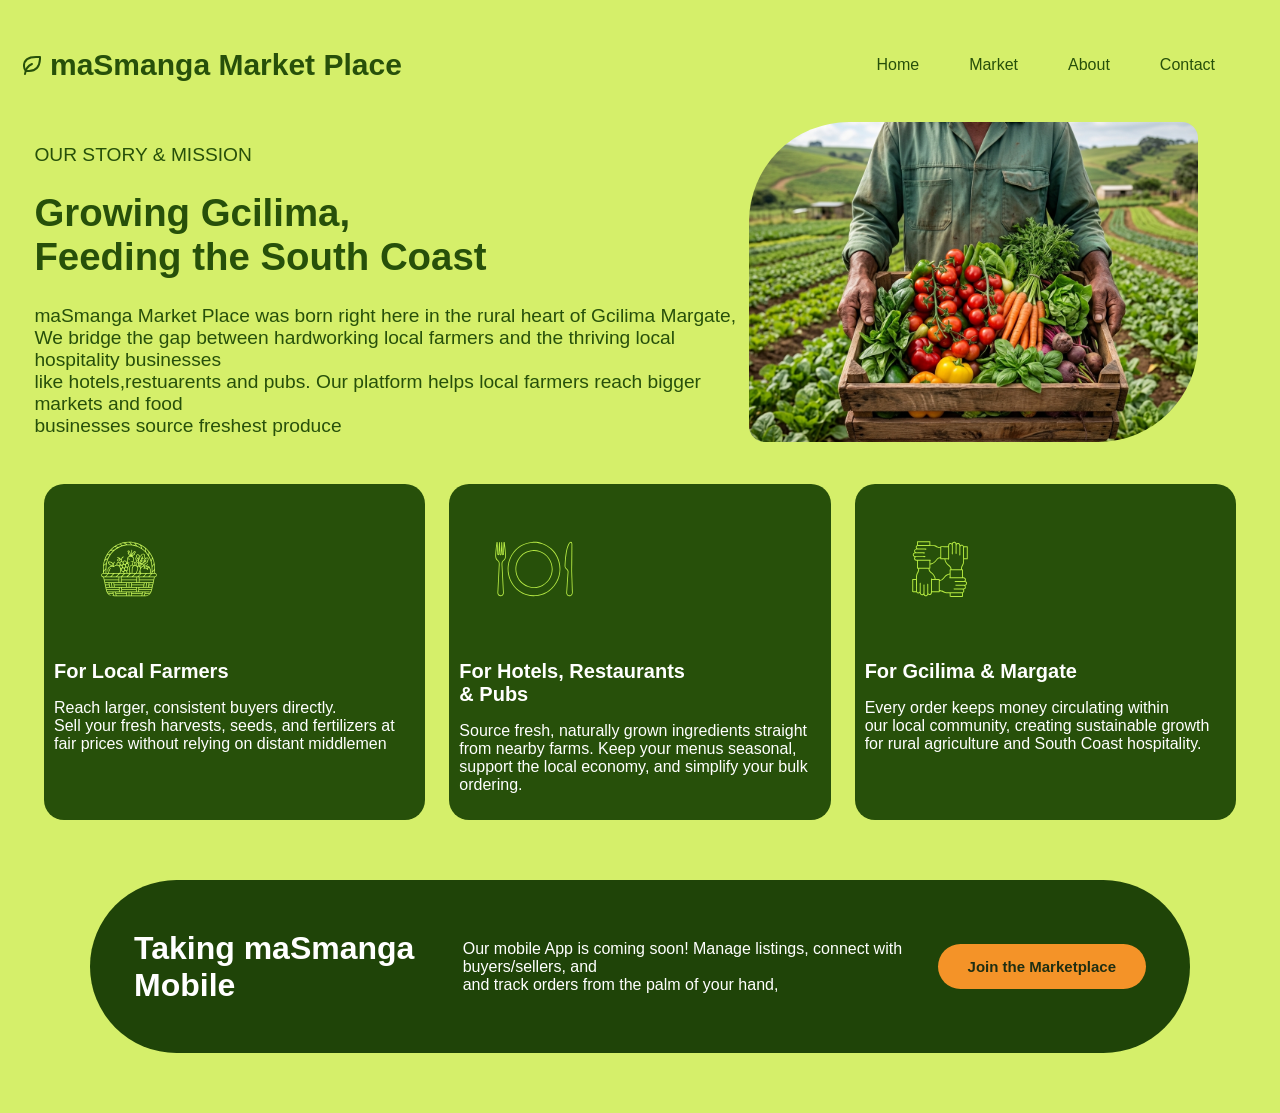
==== About.html @ ad9f7eb1 "Added about page" ====
<!DOCTYPE html>
<html lang="en">
<head>
    <meta charset="UTF-8">
    <meta name="viewport" content="width=device-width, initial-scale=1.0">
    <link rel="stylesheet" href="style.css">
    <title>About us</title>
</head>
<body>
    <nav class="nav-family">
        <a href="index.html" class="logo">
            <svg xmlns="http://www.w3.org/2000/svg" width="24" height="24" viewBox="0 0 24 24" fill="none" stroke="currentColor" stroke-width="2" stroke-linecap="round" stroke-linejoin="round" class="icon icon-tabler icons-tabler-outline icon-tabler-leaf"><path stroke="none" d="M0 0h24v24H0z" fill="none" /><path d="M5 21c.5 -4.5 2.5 -8 7 -10" /><path d="M9 18c6.218 0 10.5 -3.288 11 -12v-2h-4.014c-9 0 -11.986 4 -12 9c0 1 0 3 2 5h3l.014 0" /></svg>
            <h1>maSmanga Market Place</h1>
        </a>
        <ul class="nav-family-links">
            <li><a href="index.html">Home</a></li>
            <li><a href="products.html">Market</a></li>
            <li><a href="About.html">About</a></li>
            <li><a href="Contact.html">Contact</a></li>
        </ul>
    </nav>
    <main class="hero-section">
        <div class="hero-section-text">
            <p>OUR STORY & MISSION</p>
            <h1>Growing Gcilima,<br>Feeding the South Coast</h1>
            <p> maSmanga Market Place was born right here in the rural heart of Gcilima Margate, 
            <br> We bridge the gap between hardworking local farmers and the thriving local hospitality businesses 
            <br> like hotels,restuarents and pubs. Our platform helps local farmers reach bigger markets and food <br>businesses source freshest produce</p>
        </div>
        <img class="hero-section-image" src="images/heroimage.jpg" alt="Hero picture">
    </main>
    <div class="columns">
        <div class="first-column">
            <img src="basket-icon.svg" alt="Harvest basket icon">
            <h2>For Local Farmers</h2>
            <p>Reach larger, consistent buyers directly. <br>Sell your fresh harvests, seeds, and fertilizers at <br> fair prices without relying on distant middlemen</p>
        </div>
        <div class="second-column">
            <img src="cutlery-icon.svg" alt="Cutlery icon">
            <h2>For Hotels, Restaurants <br> & Pubs</h2>
            <p>Source fresh, naturally grown ingredients straight <br>from nearby farms. Keep your menus seasonal, <br>support the local economy, and simplify your bulk ordering.</p>
        </div>
        <div class="third-column">
            <img src="hands-icon.svg" alt="Hands icon">
            <h2>For Gcilima & Margate</h2>
            <p>Every order keeps money circulating within <br> our local community, creating sustainable growth <br> for rural agriculture and South Coast hospitality.</p>
        </div>
    </div>
    <div class="final-column">
        <div class="fourth-column">
            <h1>Taking maSmanga Mobile</h1>
            <p>Our mobile App is coming soon! Manage listings, connect with buyers/sellers, and <br> and track orders from the palm of your hand,</p>
            <button class="fourth-column-btn">Join the Marketplace</button>
        </div>

    </div>
</body>
</html>
---- style.css ----
body{
    background-color: #D5EF6A;
    background-position: center;
    background-size: cover;
    background-attachment: fixed;
    font-family: Arial, sans-serif;
    font-weight: white;
    box-sizing: border-box;
    width: 100%;
    color: white;
    margin: 0;
    padding: 20px;
}

/*Navigation bar*/
.nav-bar{
    display: flex;
    justify-content: space-between;
    align-items: center;
    padding: 12px 24px;
}
/*Logo*/
.logo{
    gap: 6px;
    color: #27500a;
    display: flex;
    align-items: center;
    font-weight: bold;
    font-size: 20px;
    text-decoration: none;
}
.logo img{
    width: 26px;
    height: 26px;
}
.nav-links{
    gap: 24px;
    margin: 0;
    padding: 0;
    display: flex;
    list-style: none;

}
.nav-links a{
    color: #27500a;
    text-decoration: none;
}
.nav-links a:hover {
    color: #f7941d;
}

/*Main content*/
.hero {
    display: flex;
    flex-wrap: wrap;
    align-items: center;
    gap: 40px;
    padding: 20px 24px 40px;
}

.hero-text {
    flex: 1 1 320px;
}
.label {
    margin: 0 0 8px;
    font-size: 13px;
    letter-spacing: 1px;
    color: #3a7d00;
}
.hero-text h1 {
    margin: 0 0 14px;
    font-size: 55px;
    line-height: 1.15;
    color: #27500a;
}
.hero-text h1 span {
    color: #3a7d00;
}
.intro {
    margin: 0 0 22px;
    max-width: 380px;
    line-height: 1.6;
    color: #3b6d11;
}
.hero-buttons {
    display: flex;
    gap: 12px;
}
.hero-btn {
    padding: 11px 26px;
    border-radius: 24px;
    text-decoration: none;
    font-weight: bold;
}
.hero-btn.shop{
    background-color: #f7941d;
    color: #412402;
}
.hero-btn.signUp{
    background-color: #3a7d00;
    color: #ffff;
}
.signin-line {
    margin-top: 14px;
    font-size: 14px;
    color: #3b6d11;
}
.signin-line a {
    color: #27500a;
    font-weight: bold;
}
.hero-pictures {
    width: 50%;
    max-width: none; /* Removes any width cap */
    height: 320px;   /* Keeps a clean, balanced height */
    object-fit: cover;
    border-radius: 100px 16px 100px 16px;
    display: block;
}

/*Product page styling starts here*/

/*Top green Market navigation*/
.products-page{
    padding: 0;
}
.top-bar{
    display: grid;
    grid-template-columns: 1fr auto 1fr;
    align-items: center;
    background-color: #3a7d00;
    color: white;
    padding: 12px 20px;
}
.top-bar a {
    color: white;
}
.top-bar svg {
    width: 28px;
    height: 28px;
}
.top-bar-title {
    margin: 0;
    font-size: 22px;
    text-align: center;
}
.top-bar-icons {
    display: flex;
    justify-content: flex-end;
    align-items: center;
    gap: 18px;
}
.cart-link {
    position: relative;
    display: flex;
}
#cart-count {
    position: absolute;
    top: -8px;
    right: -10px;
    background-color: #f7941d;
    color: #412402;
    font-size: 12px;
    font-weight: bold;
    min-width: 18px;
    height: 18px;
    border-radius: 50%;
    display: flex;
    align-items: center;
    justify-content: center;
}

/*Search Area styling*/
.search-area {
    padding: 18px 20px 6px;
    margin: 18px auto 0;
}
.search-box {
    display: flex;
    align-items: center;
    gap: 10px;
    max-width: 700px;
    margin: 0 auto;
    padding: 8px 16px;
    border: 2px solid #f7941d;
    border-radius: 12px;
}
.search-box svg {
    width: 22px;
    height: 22px;
    color: #f7941d;
    flex-shrink: 0;
}
.search-box input {
    flex: 1;
    border: none;
    outline: none;
    background: transparent;
    font-size: 16px;
    color: #27500a;
}
.search-box input::placeholder {
    color: #7a9a3a;
}

.search-box:focus-within {
    border-color: #3a7d00;
}

/*Product section starts here*/
.product-list{
    display: grid;
    grid-template-columns: repeat(auto-fit, minmax(340px, 1fr));
    gap: 16px;
    max-width: 1100px;
    margin: 0 auto;
    padding: 20px;
}
.product{
    gap: 16px;
    color: white;
    padding: 14px;
    display: flex;
    align-items: center;
    border-radius: 12px;
    background-color: #27500a;
}
.product-image{
    height: 150px;
    width: 150px;
    object-fit: cover;
    border-radius: 55px;
}
.product-info{
    flex: 1;
}
.product-name,
.product-price{
    margin: 0;
}
.product-price{
    margin-bottom: 10px;
}
.product-buttons{
    gap: 12px;
    display: flex;
}
.seeds-btn,
.cart-btn{
    border: 0;
    padding: 8px 14px;
    border-radius: 12px;
    cursor: pointer;
    color: #173404;
}
.seeds-btn{
    background-color: #8adc04;
}
.cart-btn{
    background-color: white;
}
.seeds-btn:hover,
.cart-btn:hover{
    opacity: 0.85;
}
.product.sold-out{
    opacity: 0.5;
}
.stock-label{
    color: #412402;
    padding: 2px 8px;
    font-size: 12px;
    margin-left: 6px;
    border-radius: 6px;
    background-color: #f7941d;
}

.signup-page{
    margin: 0;
    padding: 30px;
}
.signup-headings{
    display: flex;
    align-items: center;
    justify-content: center;
    flex-direction: column;
}
.signup-h3,
.signup-intro{
    color: #457A00;
}
.signup-intro{
    margin: 0 0 22px;
    max-width: 250px;
    line-height: 1.6;
    text-align: center;
}
.form-area{
    padding: 18px 20px 6px;
    margin: 1px auto 0;
}
.form{
    gap: 30px;
    padding: 50px;
    display: flex;
    border-color: #3a7d00;
    border-radius: 10px;
    align-items: center;
    flex-direction: column;
    /*background-color: #27500a;*/
}
input{
    width: 50%;
    height:30px;
    padding: 20px 30px;
    border: 1.5px solid #3a7d00;
    border-radius: 12px; 
    box-sizing: border-box;
    outline: none;
    background-color: transparent;
}
.checkbox-group {
    margin-right: 37%;
    margin-top: 0;
    color: #27500a;
    display: flex;
    align-items: center;
    flex-direction: column;
    gap: 5px;
  }
  .checkbox-item {
    margin-right: 50px;
    display: flex;
    align-items: center; 
    gap: 10px; 
    cursor: pointer;
    font-size: large;
  }
  .checkbox-item input[type="radio"] {
    width: 15px;
    height: 15px;
    cursor: pointer;
  }
  .create-button{
    display: flex;
    margin-top: 40px;
    align-items: center;
    justify-content: center;
  }
  .create-btn{
    border: none;
    width: 20%;
    color: white;
    padding: 10px;
    font-weight: bolder;
    border-radius: 5px;
    cursor: pointer;
    background-color: #27500a;
    transition: background-color 2.2s ease;
    box-shadow: 0px 4px 6px rgba(0, 0, 0, 0.2);
  }
  .create-btn:hover {
    background-color: #8ADC04;
}
.save-account-option{
    display: flex;
    color: #3a7d00;
    font-weight: lighter;
    font-size: large;
    gap: 54px;
    justify-content: center;
    margin: 1% 13% 0 0;
}
.remember-checkbox input[type="checkbox"]{
    width: 15px;
    height: 15px;
    cursor: pointer;
}
.save-account-option a{
    color: #3a7d00;
}
.account-exist{
    gap: 10px;
    color: #3a7d00;
    margin-top: 2%;
    display: flex;
    font-size: large;
    justify-content: center;
}
.account-exist a{
    text-decoration: none;
    color: #f7941d;
    font-weight: bold;
}

.signin-page{
    margin: 0;
    padding: 30px;
}
.signin-heading{
    margin-top: 5%;
    display: flex;
    align-items: center;
    color: #f7941d;
    flex-direction: column;
}
.signin-form{
    display: flex;
    gap: 30px;
    flex-direction: column;
    align-items: center;
}
.signin-form input{
    width: 30%;
    background-color: transparent;
    border: none;                
    border-bottom: 1px solid orange; 
    outline: none;               
    padding: 15px 0; 
    color: a0a0a0;
    border-bottom-left-radius: 0%;
   border-bottom-right-radius: 0%;
}
.signin-text{
    gap: 195px;
    margin-top: 2%;
    display: flex;
    align-items: center;
    color: #f7941d;
    justify-content: center;

}
.signin-checkbox input[type="checkbox"]{
    width: 15px;
    height: 15px;
    cursor: pointer;
}
.signin-checkbox:hover{
    color: #27500a;
}
.signin-text a{
    cursor: pointer;
    text-decoration: none;
    color: #f7941d;
    font-size: medium;
}
.signin-text a:hover{
    color: #27500a;
}
.signin-button{
    display: flex;
    margin-top: 2%;
    align-items: center;
    justify-content: center;
    flex-direction: column;
}
.signin-btn{
    border: none;
    width: 20%;
    color: white;
    padding: 10px;
    font-weight: bolder;
    border-radius: 5px;
    cursor: pointer;
    background-color: #27500a;
    transition: background-color 2.2s ease;
    box-shadow: 0px 4px 6px rgba(0, 0, 0, 0.2);
}
.signin-btn:hover{
    background-color: #8ADC04;
}
.signin-btn-text{
    gap:5px;
    color: #27500a;
    margin-top: 2%;
    display: flex;
    align-items: center;
    font-size: medium;
    font-weight: lighter;
    justify-content: center;
}
.signin-btn-text a{
    text-decoration: none;
    color: #f7941d;
    font-weight: bold;
}
.nav-family{
    display: flex;
    align-items: center;
    justify-content: space-between;
}
.nav-family-links{
    display: flex;
    gap:50px;
    margin-right: 25px;
    padding: 20px;
}
ul{
    list-style-type: none;
}
.nav-family-links a{
    text-decoration: none;
    color: #27500a;
}
.nav-family-links a:hover{
    color: #f7941d;
}
.hero-section{
    justify-content: space-between;
    display: flex;
    margin-right: 5%;
    margin-left: 1%;
    margin-top: 1%;
    font-size: larger;
}
.hero-section-text{
    padding: 2px;
}
.hero-section-text p{
    color: #27500a;
}
.hero-section-text h1{
    color: #27500a;
}
.hero-section-image{
    width: 45%;
    max-width: none; /* Removes any width cap */
    height: 320px;   /* Keeps a clean, balanced height */
    object-fit: cover;
    border-radius: 100px 16px 100px 16px;
    display: block;
}
.first-column img,
.second-column img,
.third-column img{
    width: 150px;
    height: 150px;
    object-fit: contain;
    margin-bottom: 16px;
    display: block;
}
.columns{
    margin-top: 2.1%;
    display: flex;
    gap: 24px;
    padding: 0 24px 40px;
}
.first-column h2,
.second-column h2,
.third-column h2 {
    margin: 0 0 10px;
    font-size: 20px;
}

.first-column,
.second-column,
.third-column {
    flex: 1;
    background-color: #27500a;
    color: #ffffff;
    padding: 10px 10px; /* Adds breathing room inside the card */
    border-radius: 20px;
    height: auto; /* Removes any tall fixed height */
    min-height: unset;
}
.final-column {
    display: flex;
    justify-content: center;
    width: 100%;
    padding: 20px 24px 40px;
    box-sizing: border-box;
}
.fourth-column {
    display: flex;
    align-items: center;
    justify-content: space-between;
    gap: 24px;
    background-color: #1f4408;
    color: #ffffff;
    width: 100%;
    max-width: 1100px;
    padding: 28px 44px;
    border-radius: 999px;
    box-sizing: border-box;
}
.banner-text {
    text-align: left;
    max-width: 650px;
}

.banner-text h1 {
    margin: 0 0 8px;
    font-size: 26px;
    font-weight: bold;
    color: #ffffff;
}

.banner-text p {
    margin: 0;
    font-size: 15px;
    line-height: 1.45;
    color: #e4f0d8;
}

/* Right-aligned orange pill button */
.fourth-column-btn {
    background-color: #f49328;
    color: #1f2e12;
    border: none;
    padding: 14px 30px;
    border-radius: 999px;
    font-size: 15px;
    font-weight: bold;
    white-space: nowrap;
    cursor: pointer;
    flex-shrink: 0;
}

.fourth-column-btn:hover {
    background-color: #e0821b;
}

/* Stacks cleanly on small phone screens */
@media (max-width: 768px) {
    .fourth-column {
        flex-direction: column;
        text-align: center;
        border-radius: 28px;
        padding: 28px 24px;
    }

    .banner-text {
        text-align: center;
    }
}
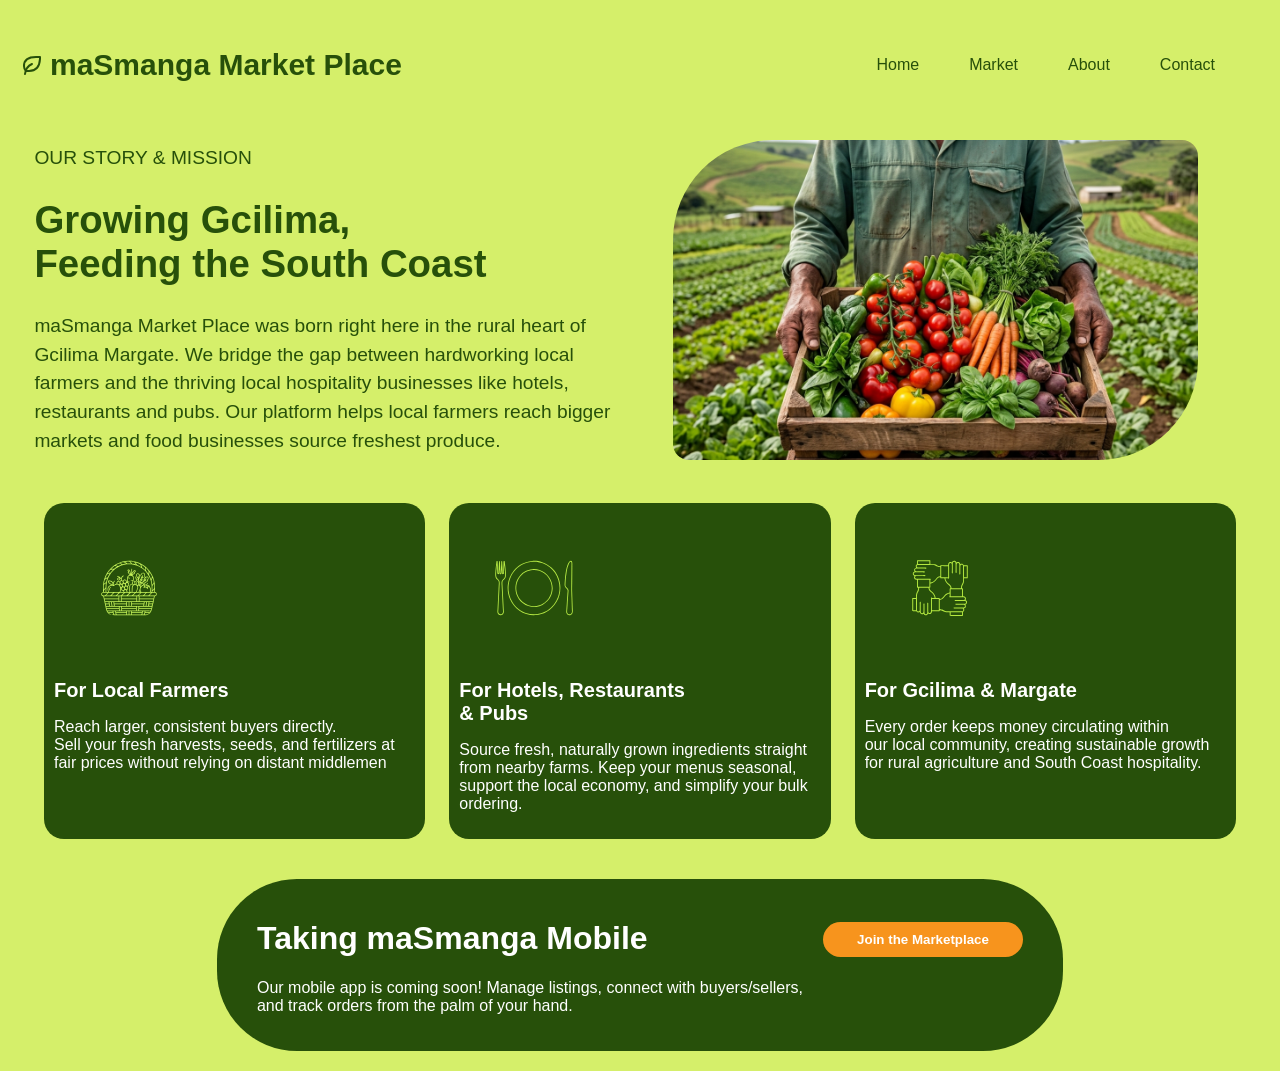
==== commit 537f21ae: "Added the Mobile App column" ====
--- a/About.html
+++ b/About.html
@@ -19,16 +19,19 @@
             <li><a href="Contact.html">Contact</a></li>
         </ul>
     </nav>
-    <main class="hero-section">
-        <div class="hero-section-text">
-            <p>OUR STORY & MISSION</p>
-            <h1>Growing Gcilima,<br>Feeding the South Coast</h1>
-            <p> maSmanga Market Place was born right here in the rural heart of Gcilima Margate, 
-            <br> We bridge the gap between hardworking local farmers and the thriving local hospitality businesses 
-            <br> like hotels,restuarents and pubs. Our platform helps local farmers reach bigger markets and food <br>businesses source freshest produce</p>
-        </div>
-        <img class="hero-section-image" src="images/heroimage.jpg" alt="Hero picture">
-    </main>
+  <main class="hero-section">
+  <div class="hero-section-text">
+    <p>OUR STORY & MISSION</p>
+    <h1>Growing Gcilima,<br>Feeding the South Coast</h1>
+    <p>
+      maSmanga Market Place was born right here in the rural heart of Gcilima Margate. 
+      We bridge the gap between hardworking local farmers and the thriving local hospitality 
+      businesses like hotels, restaurants and pubs. Our platform helps local farmers reach bigger 
+      markets and food businesses source freshest produce.
+    </p>
+  </div>
+  <img class="hero-section-image" src="images/heroimage.jpg" alt="Hero picture">
+</main>
     <div class="columns">
         <div class="first-column">
             <img src="basket-icon.svg" alt="Harvest basket icon">
@@ -47,12 +50,14 @@
         </div>
     </div>
     <div class="final-column">
-        <div class="fourth-column">
+    <div class="fourth-column">
+        <div class="banner-text">
             <h1>Taking maSmanga Mobile</h1>
-            <p>Our mobile App is coming soon! Manage listings, connect with buyers/sellers, and <br> and track orders from the palm of your hand,</p>
-            <button class="fourth-column-btn">Join the Marketplace</button>
+            <p>Our mobile app is coming soon! Manage listings, connect with buyers/sellers,<br> and track orders from the palm of your hand.</p>
         </div>
-
+        <button class="fourth-column-btn">Join the Marketplace</button>
+    </div>
+</div>
     </div>
 </body>
 </html>
--- a/style.css
+++ b/style.css
@@ -34,11 +34,10 @@
     height: 26px;
 }
 .nav-links{
-    gap: 24px;
-    margin: 0;
-    padding: 0;
-    display: flex;
-    list-style: none;
+   display: flex;
+    gap:50px;
+    margin-right: 25px;
+    padding: 20px;
 
 }
 .nav-links a{
@@ -505,31 +504,39 @@
 .nav-family-links a:hover{
     color: #f7941d;
 }
-.hero-section{
-    justify-content: space-between;
-    display: flex;
-    margin-right: 5%;
-    margin-left: 1%;
-    margin-top: 1%;
-    font-size: larger;
-}
-.hero-section-text{
-    padding: 2px;
-}
-.hero-section-text p{
-    color: #27500a;
-}
-.hero-section-text h1{
-    color: #27500a;
-}
-.hero-section-image{
-    width: 45%;
-    max-width: none; /* Removes any width cap */
-    height: 320px;   /* Keeps a clean, balanced height */
-    object-fit: cover;
-    border-radius: 100px 16px 100px 16px;
-    display: block;
-}
+.hero-section {
+  justify-content: space-between;
+  align-items: center;
+  display: flex;
+  margin-right: 5%;
+  margin-left: 1%;
+  margin-top: 1%;
+  font-size: larger;
+}
+
+.hero-section-text {
+  padding: 2px;
+  width: 50%; /* Gives the paragraph enough room to flow naturally without pushing the image */
+}
+
+.hero-section-text p {
+  color: #27500a;
+  line-height: 1.5; /* Improves readability */
+}
+
+.hero-section-text h1 {
+  color: #27500a;
+}
+
+.hero-section-image {
+  width: 45%;
+  max-width: none;
+  height: 320px;
+  object-fit: cover;
+  border-radius: 100px 16px 100px 16px;
+  display: block;
+}
+
 .first-column img,
 .second-column img,
 .third-column img{
@@ -563,73 +570,29 @@
     height: auto; /* Removes any tall fixed height */
     min-height: unset;
 }
-.final-column {
-    display: flex;
-    justify-content: center;
-    width: 100%;
-    padding: 20px 24px 40px;
+.final-column{
+    display: flex;
+    justify-content: center;
+}
+.fourth-column{
+    display: flex;
+    gap: 20px;
     box-sizing: border-box;
-}
-.fourth-column {
-    display: flex;
-    align-items: center;
-    justify-content: space-between;
-    gap: 24px;
-    background-color: #1f4408;
-    color: #ffffff;
-    width: 100%;
-    max-width: 1100px;
-    padding: 28px 44px;
-    border-radius: 999px;
-    box-sizing: border-box;
-}
-.banner-text {
-    text-align: left;
-    max-width: 650px;
-}
-
-.banner-text h1 {
-    margin: 0 0 8px;
-    font-size: 26px;
-    font-weight: bold;
-    color: #ffffff;
-}
-
-.banner-text p {
-    margin: 0;
-    font-size: 15px;
-    line-height: 1.45;
-    color: #e4f0d8;
-}
-
-/* Right-aligned orange pill button */
-.fourth-column-btn {
-    background-color: #f49328;
-    color: #1f2e12;
+    border-radius: 80px;
+    background-color: #27500a;
+    padding: 20px 40px;
+}
+.fourth-column-btn{
+    height: 35px;
+    width: 200px;
     border: none;
-    padding: 14px 30px;
-    border-radius: 999px;
-    font-size: 15px;
-    font-weight: bold;
-    white-space: nowrap;
-    cursor: pointer;
-    flex-shrink: 0;
-}
-
-.fourth-column-btn:hover {
-    background-color: #e0821b;
-}
-
-/* Stacks cleanly on small phone screens */
-@media (max-width: 768px) {
-    .fourth-column {
-        flex-direction: column;
-        text-align: center;
-        border-radius: 28px;
-        padding: 28px 24px;
-    }
-
-    .banner-text {
-        text-align: center;
-    }
+    border-radius: 50px;
+    margin-top: 3%;
+    background-color: #f7941d;
+    color: white;
+    font-weight: bold;
+    cursor: pointer;
+}
+.fourth-column-btn:hover{
+    background-color: #8adc04;
 }
